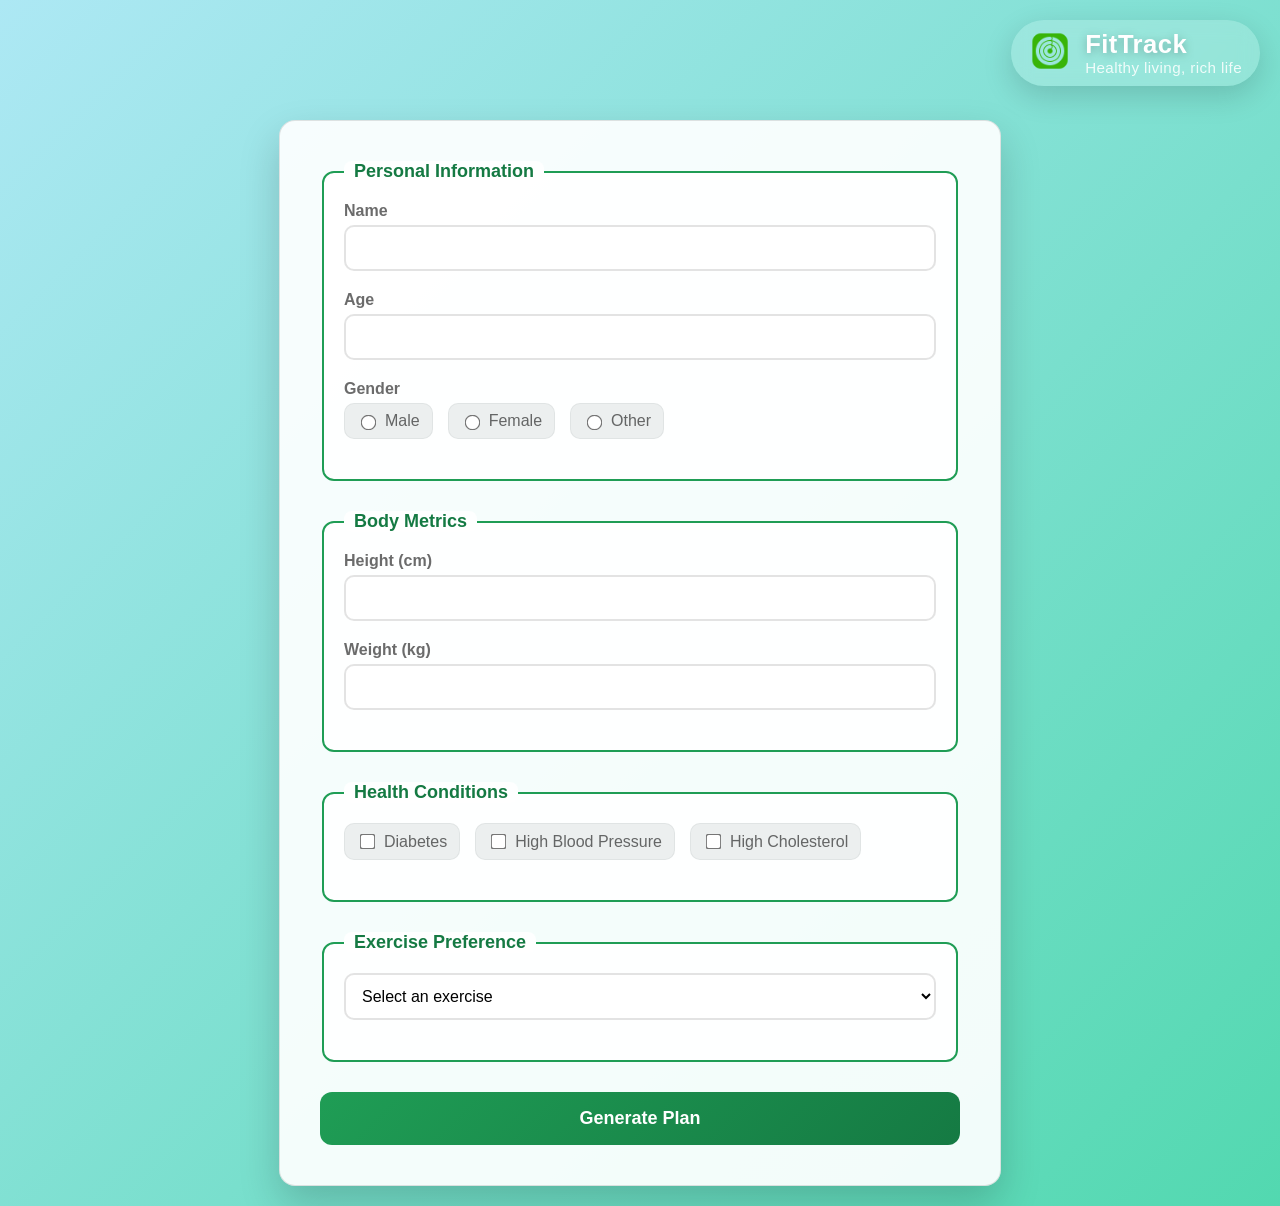
==== UI/Input Form.html @ cf64bdac "Add improved UI and animated background to Input Form" ====
<!DOCTYPE html>
<html lang="en">
<head>
    <meta charset="UTF-8">
    <meta name="viewport" content="width=device-width, initial-scale=1.0">
    <title>FitTrack - Input Form</title>
    <style>
        :root {
            --brand: #1f9d55;
            --brand-dark: #157a43;
            --brand-light: #34d399;
            --panel: rgba(255, 255, 255, 0.92);
            --text: #1c1c1c;
            --muted: rgba(28, 28, 28, 0.65);
            --border: rgba(31, 31, 31, 0.12);
        }

        body {
            font-family: 'Arial', sans-serif;
            background: linear-gradient(-45deg, #1a535c, #1f9d55, #34d399, #ade8f4);
            background-size: 400% 400%;
            animation: gradientMove 12s ease infinite;
            margin: 0;
            padding: 0;
            padding-top: 100px;
            display: flex;
            justify-content: center;
            align-items: center;
            min-height: 100vh;
            color: var(--text);
        }

        @keyframes gradientMove {
            0% {background-position: 0% 50%;}
            50% {background-position: 100% 50%;}
            100% {background-position: 0% 50%;}
        }

        .page-header {
            position: fixed;
            top: 20px;
            right: 20px;
            display: flex;
            align-items: center;
            gap: 14px;
            padding: 10px 18px;
            border-radius: 999px;
            background: rgba(255, 255, 255, 0.18);
            box-shadow: 0 10px 30px rgba(0, 0, 0, 0.15);
            backdrop-filter: blur(10px);
            z-index: 1000;
        }

        .page-header .logo img {
            width: 42px;
            height: 42px;
            object-fit: contain;
        }

        .page-header h1 {
            margin: 0;
            font-size: 1.6rem;
            color: #fff;
            letter-spacing: 0.5px;
            text-shadow: 0 2px 10px rgba(0, 0, 0, 0.25);
        }

        .page-header .tagline {
            margin: 0;
            font-size: 0.95rem;
            color: rgba(255, 255, 255, 0.85);
            letter-spacing: 0.4px;
        }

        .container {
            background: var(--panel);
            border-radius: 16px;
            box-shadow: 0 18px 40px rgba(0, 0, 0, 0.18);
            padding: 40px;
            max-width: 640px;
            width: 100%;
            margin: 20px;
            border: 1px solid var(--border);
        }

        h2 {
            color: var(--brand-dark);
            margin-bottom: 20px;
            font-size: 24px;
            border-bottom: 2px solid var(--brand);
            padding-bottom: 10px;
        }

        .form-group {
            margin-bottom: 20px;
        }

        label {
            display: block;
            margin-bottom: 5px;
            font-weight: bold;
            color: var(--muted);
        }

        input[type="text"],
        input[type="number"],
        select {
            width: 100%;
            padding: 12px;
            border: 2px solid var(--border);
            border-radius: 10px;
            font-size: 16px;
            transition: border-color 0.2s ease, box-shadow 0.2s ease;
            box-sizing: border-box;
            background: rgba(255, 255, 255, 0.9);
        }

        input[type="text"]:focus,
        input[type="number"]:focus,
        select:focus {
            outline: none;
            border-color: var(--brand);
            box-shadow: 0 0 0 4px rgba(31, 157, 85, 0.15);
        }

        .radio-group,
        .checkbox-group {
            display: flex;
            flex-wrap: wrap;
            gap: 15px;
        }

        .radio-group label,
        .checkbox-group label {
            display: flex;
            align-items: center;
            margin-bottom: 0;
            font-weight: normal;
            color: var(--muted);
            padding: 8px 12px;
            border-radius: 10px;
            background: rgba(34, 51, 59, 0.08);
            border: 1px solid rgba(34, 51, 59, 0.06);
            transition: background 0.2s ease;
        }

        .radio-group label:hover,
        .checkbox-group label:hover {
            background: rgba(34, 51, 59, 0.12);
        }

        input[type="radio"],
        input[type="checkbox"] {
            margin-right: 10px;
            transform: scale(1.2);
        }

        button {
            background: linear-gradient(135deg, var(--brand) 0%, var(--brand-dark) 100%);
            color: white;
            border: none;
            padding: 16px 32px;
            border-radius: 12px;
            font-size: 18px;
            font-weight: 600;
            cursor: pointer;
            transition: transform 0.2s ease, box-shadow 0.2s ease;
            width: 100%;
        }

        button:hover {
            transform: translateY(-2px);
            box-shadow: 0 12px 24px rgba(31, 157, 85, 0.35);
        }

        button:active {
            transform: translateY(0);
        }

        .success-message {
            display: none;
            background: rgba(41, 141, 75, 0.18);
            color: #1b4621;
            padding: 15px;
            border-radius: 10px;
            margin-top: 22px;
            border: 1px solid rgba(31, 157, 85, 0.25);
        }

        .error-message {
            color: #b42222;
            font-size: 14px;
            margin-top: 5px;
        }

        fieldset {
            border: 2px solid var(--brand);
            border-radius: 12px;
            padding: 20px;
            margin-bottom: 30px;
            background: rgba(255, 255, 255, 0.95);
        }

        legend {
            font-size: 18px;
            font-weight: bold;
            color: var(--brand-dark);
            padding: 0 10px;
            background: var(--panel);
            border-radius: 8px;
        }

        @media (max-width: 480px) {
            .container {
                padding: 24px;
            }
            h2 {
                font-size: 20px;
            }

            .page-header {
                flex-direction: column;
                text-align: center;
                gap: 8px;
                top: 14px;
                padding: 12px 18px;
                left: 50%;
                transform: translateX(-50%);
            }

            .page-header h1 {
                font-size: 1.4rem;
            }
        }
    </style>
</head>
<body>
    <header class="page-header">
        <div class="logo">
            <img src="../icons8-apple-fitness-50.png" alt="FitTrack logo" />
        </div>
        <div class="brand">
            <h1>FitTrack</h1>
            <p class="tagline">Healthy living, rich life</p>
        </div>
    </header>

    <div class="container">
        <form id="fittrackForm">
            <fieldset>
                <legend>Personal Information</legend>

                <div class="form-group">
                    <label for="name">Name</label>
                    <input type="text" id="name" name="name" required>
                    <div class="error-message" id="nameError"></div>
                </div>

                <div class="form-group">
                    <label for="age">Age</label>
                    <input type="number" id="age" name="age" required min="1" max="120">
                    <div class="error-message" id="ageError"></div>
                </div>

                <div class="form-group">
                    <label>Gender</label>
                    <div class="radio-group">
                        <label><input type="radio" name="gender" value="male" required> Male</label>
                        <label><input type="radio" name="gender" value="female"> Female</label>
                        <label><input type="radio" name="gender" value="other"> Other</label>
                    </div>
                    <div class="error-message" id="genderError"></div>
                </div>
            </fieldset>

            <fieldset>
                <legend>Body Metrics</legend>

                <div class="form-group">
                    <label for="height">Height (cm)</label>
                    <input type="number" id="height" name="height" min="50" max="250">
                </div>

                <div class="form-group">
                    <label for="weight">Weight (kg)</label>
                    <input type="number" id="weight" name="weight" min="20" max="300">
                </div>
            </fieldset>

            <fieldset>
                <legend>Health Conditions</legend>

                <div class="form-group">
                    <div class="checkbox-group">
                        <label><input type="checkbox" name="diabetes"> Diabetes</label>
                        <label><input type="checkbox" name="bp"> High Blood Pressure</label>
                        <label><input type="checkbox" name="cholesterol"> High Cholesterol</label>
                    </div>
                </div>
            </fieldset>

            <fieldset>
                <legend>Exercise Preference</legend>

                <div class="form-group">
                    <select id="exercise" name="exercise">
                        <option value="">Select an exercise</option>
                        <option value="yoga">Yoga</option>
                        <option value="gym">Gym</option>
                        <option value="calisthenics">Calisthenics</option>
                        <option value="running">Running</option>
                    </select>
                </div>
            </fieldset>

            <button type="submit">Generate Plan</button>
        </form>
        <div class="success-message" id="successMessage">
            Thank you! Your fitness plan is being generated based on your inputs.
        </div>
    </div>

    <script>
        document.getElementById('fittrackForm').addEventListener('submit', function(e) {
            e.preventDefault();
            
            // Clear previous errors
            document.querySelectorAll('.error-message').forEach(el => el.textContent = '');
            
            let isValid = true;
            
            // Validate name
            const name = document.getElementById('name').value.trim();
            if (name === '') {
                document.getElementById('nameError').textContent = 'Name is required.';
                isValid = false;
            }
            
            // Validate age
            const age = document.getElementById('age').value;
            if (age === '' || age < 1 || age > 120) {
                document.getElementById('ageError').textContent = 'Please enter a valid age (1-120).';
                isValid = false;
            }
            
            // Validate gender
            const gender = document.querySelector('input[name="gender"]:checked');
            if (!gender) {
                document.getElementById('genderError').textContent = 'Please select a gender.';
                isValid = false;
            }
            
            if (isValid) {
                // Show success message
                document.getElementById('successMessage').style.display = 'block';
                
                // Here you could send the data to a server or process it further
                console.log('Form submitted:', {
                    name: name,
                    age: age,
                    gender: gender.value,
                    height: document.getElementById('height').value,
                    weight: document.getElementById('weight').value,
                    diabetes: document.querySelector('input[name="diabetes"]').checked,
                    bp: document.querySelector('input[name="bp"]').checked,
                    cholesterol: document.querySelector('input[name="cholesterol"]').checked,
                    exercise: document.getElementById('exercise').value
                });
                
                // Reset form after 3 seconds
                setTimeout(() => {
                    this.reset();
                    document.getElementById('successMessage').style.display = 'none';
                }, 3000);
            }
        });
    </script>
</body>
</html>
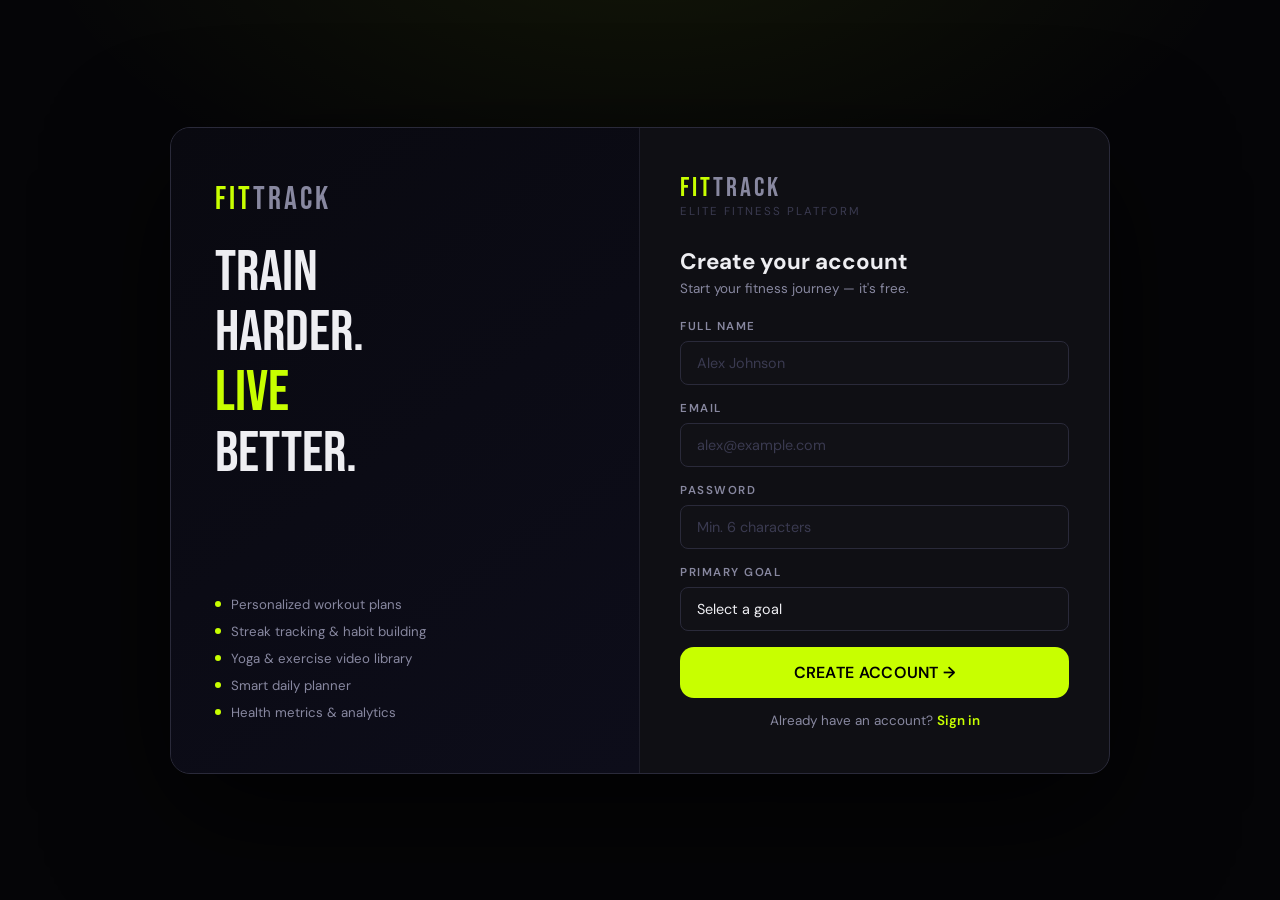
==== commit f1b99e74: "Better UI" ====
--- a/UI/Input Form.html
+++ b/UI/Input Form.html
@@ -1,379 +1,998 @@
 <!DOCTYPE html>
 <html lang="en">
 <head>
-    <meta charset="UTF-8">
-    <meta name="viewport" content="width=device-width, initial-scale=1.0">
-    <title>FitTrack - Input Form</title>
-    <style>
-        :root {
-            --brand: #1f9d55;
-            --brand-dark: #157a43;
-            --brand-light: #34d399;
-            --panel: rgba(255, 255, 255, 0.92);
-            --text: #1c1c1c;
-            --muted: rgba(28, 28, 28, 0.65);
-            --border: rgba(31, 31, 31, 0.12);
-        }
-
-        body {
-            font-family: 'Arial', sans-serif;
-            background: linear-gradient(-45deg, #1a535c, #1f9d55, #34d399, #ade8f4);
-            background-size: 400% 400%;
-            animation: gradientMove 12s ease infinite;
-            margin: 0;
-            padding: 0;
-            padding-top: 100px;
-            display: flex;
-            justify-content: center;
-            align-items: center;
-            min-height: 100vh;
-            color: var(--text);
-        }
-
-        @keyframes gradientMove {
-            0% {background-position: 0% 50%;}
-            50% {background-position: 100% 50%;}
-            100% {background-position: 0% 50%;}
-        }
-
-        .page-header {
-            position: fixed;
-            top: 20px;
-            right: 20px;
-            display: flex;
-            align-items: center;
-            gap: 14px;
-            padding: 10px 18px;
-            border-radius: 999px;
-            background: rgba(255, 255, 255, 0.18);
-            box-shadow: 0 10px 30px rgba(0, 0, 0, 0.15);
-            backdrop-filter: blur(10px);
-            z-index: 1000;
-        }
-
-        .page-header .logo img {
-            width: 42px;
-            height: 42px;
-            object-fit: contain;
-        }
-
-        .page-header h1 {
-            margin: 0;
-            font-size: 1.6rem;
-            color: #fff;
-            letter-spacing: 0.5px;
-            text-shadow: 0 2px 10px rgba(0, 0, 0, 0.25);
-        }
-
-        .page-header .tagline {
-            margin: 0;
-            font-size: 0.95rem;
-            color: rgba(255, 255, 255, 0.85);
-            letter-spacing: 0.4px;
-        }
-
-        .container {
-            background: var(--panel);
-            border-radius: 16px;
-            box-shadow: 0 18px 40px rgba(0, 0, 0, 0.18);
-            padding: 40px;
-            max-width: 640px;
-            width: 100%;
-            margin: 20px;
-            border: 1px solid var(--border);
-        }
-
-        h2 {
-            color: var(--brand-dark);
-            margin-bottom: 20px;
-            font-size: 24px;
-            border-bottom: 2px solid var(--brand);
-            padding-bottom: 10px;
-        }
-
-        .form-group {
-            margin-bottom: 20px;
-        }
-
-        label {
-            display: block;
-            margin-bottom: 5px;
-            font-weight: bold;
-            color: var(--muted);
-        }
-
-        input[type="text"],
-        input[type="number"],
-        select {
-            width: 100%;
-            padding: 12px;
-            border: 2px solid var(--border);
-            border-radius: 10px;
-            font-size: 16px;
-            transition: border-color 0.2s ease, box-shadow 0.2s ease;
-            box-sizing: border-box;
-            background: rgba(255, 255, 255, 0.9);
-        }
-
-        input[type="text"]:focus,
-        input[type="number"]:focus,
-        select:focus {
-            outline: none;
-            border-color: var(--brand);
-            box-shadow: 0 0 0 4px rgba(31, 157, 85, 0.15);
-        }
-
-        .radio-group,
-        .checkbox-group {
-            display: flex;
-            flex-wrap: wrap;
-            gap: 15px;
-        }
-
-        .radio-group label,
-        .checkbox-group label {
-            display: flex;
-            align-items: center;
-            margin-bottom: 0;
-            font-weight: normal;
-            color: var(--muted);
-            padding: 8px 12px;
-            border-radius: 10px;
-            background: rgba(34, 51, 59, 0.08);
-            border: 1px solid rgba(34, 51, 59, 0.06);
-            transition: background 0.2s ease;
-        }
-
-        .radio-group label:hover,
-        .checkbox-group label:hover {
-            background: rgba(34, 51, 59, 0.12);
-        }
-
-        input[type="radio"],
-        input[type="checkbox"] {
-            margin-right: 10px;
-            transform: scale(1.2);
-        }
-
-        button {
-            background: linear-gradient(135deg, var(--brand) 0%, var(--brand-dark) 100%);
-            color: white;
-            border: none;
-            padding: 16px 32px;
-            border-radius: 12px;
-            font-size: 18px;
-            font-weight: 600;
-            cursor: pointer;
-            transition: transform 0.2s ease, box-shadow 0.2s ease;
-            width: 100%;
-        }
-
-        button:hover {
-            transform: translateY(-2px);
-            box-shadow: 0 12px 24px rgba(31, 157, 85, 0.35);
-        }
-
-        button:active {
-            transform: translateY(0);
-        }
-
-        .success-message {
-            display: none;
-            background: rgba(41, 141, 75, 0.18);
-            color: #1b4621;
-            padding: 15px;
-            border-radius: 10px;
-            margin-top: 22px;
-            border: 1px solid rgba(31, 157, 85, 0.25);
-        }
-
-        .error-message {
-            color: #b42222;
-            font-size: 14px;
-            margin-top: 5px;
-        }
-
-        fieldset {
-            border: 2px solid var(--brand);
-            border-radius: 12px;
-            padding: 20px;
-            margin-bottom: 30px;
-            background: rgba(255, 255, 255, 0.95);
-        }
-
-        legend {
-            font-size: 18px;
-            font-weight: bold;
-            color: var(--brand-dark);
-            padding: 0 10px;
-            background: var(--panel);
-            border-radius: 8px;
-        }
-
-        @media (max-width: 480px) {
-            .container {
-                padding: 24px;
-            }
-            h2 {
-                font-size: 20px;
-            }
-
-            .page-header {
-                flex-direction: column;
-                text-align: center;
-                gap: 8px;
-                top: 14px;
-                padding: 12px 18px;
-                left: 50%;
-                transform: translateX(-50%);
-            }
-
-            .page-header h1 {
-                font-size: 1.4rem;
-            }
-        }
-    </style>
+<meta charset="UTF-8"/>
+<meta name="viewport" content="width=device-width, initial-scale=1.0"/>
+<title>FitTrack — Elite Fitness Platform</title>
+<link rel="preconnect" href="https://fonts.googleapis.com"/>
+<link href="https://fonts.googleapis.com/css2?family=Bebas+Neue&family=DM+Sans:wght@300;400;500;600;700&family=Space+Mono:wght@400;700&display=swap" rel="stylesheet"/>
+<style>
+:root{
+  --bg:#050507;--bg2:#0b0b0f;--bg3:#111116;
+  --card:#0f0f14;--card2:#161620;--card3:#1c1c28;
+  --border:#1e1e2a;--border2:#2a2a3a;
+  --accent:#c8ff00;--accent-dim:rgba(200,255,0,.12);
+  --teal:#00ffd0;--teal-dim:rgba(0,255,208,.1);
+  --orange:#ff6b35;--orange-dim:rgba(255,107,53,.1);
+  --red:#ff3b5c;
+  --text:#eeeef2;--text2:#8888a0;--text3:#3a3a50;
+  --r:14px;--rs:8px;--rl:20px;
+}
+*{margin:0;padding:0;box-sizing:border-box;}
+body{background:var(--bg);color:var(--text);font-family:'DM Sans',sans-serif;min-height:100vh;overflow-x:hidden;}
+::-webkit-scrollbar{width:3px;}::-webkit-scrollbar-track{background:var(--bg);}::-webkit-scrollbar-thumb{background:var(--accent);border-radius:2px;}
+::selection{background:var(--accent);color:#000;}
+
+/* ── PAGE SYSTEM ── */
+.page{display:none !important;}
+.page.active{display:block !important;}
+#page-signup.active{display:flex !important;}
+
+@keyframes fadeUp{from{opacity:0;transform:translateY(20px);}to{opacity:1;transform:translateY(0);}}
+.animate{animation:fadeUp .4s ease both;}
+
+/* ── GLOBAL ── */
+.logo-text{font-family:'Bebas Neue',sans-serif;letter-spacing:3px;color:var(--accent);}
+.logo-text span{color:var(--text2);}
+.btn{display:inline-flex;align-items:center;justify-content:center;gap:8px;padding:12px 24px;border-radius:var(--rs);font-family:'DM Sans',sans-serif;font-size:.9rem;font-weight:600;cursor:pointer;border:none;transition:all .2s;letter-spacing:.3px;}
+.btn-accent{background:var(--accent);color:#000;}
+.btn-accent:hover{transform:translateY(-2px);box-shadow:0 8px 30px rgba(200,255,0,.3);}
+.btn-ghost{background:transparent;color:var(--text);border:1px solid var(--border2);}
+.btn-ghost:hover{border-color:var(--accent);color:var(--accent);}
+.btn-full{width:100%;}
+.btn-lg{padding:15px 32px;font-size:1rem;border-radius:var(--r);}
+input,select,textarea{width:100%;background:var(--bg3);border:1px solid var(--border2);border-radius:var(--rs);padding:12px 16px;color:var(--text);font-family:'DM Sans',sans-serif;font-size:.9rem;outline:none;transition:border-color .2s,box-shadow .2s;-webkit-appearance:none;}
+input:focus,select:focus,textarea:focus{border-color:var(--accent);box-shadow:0 0 0 3px rgba(200,255,0,.08);}
+input::placeholder,textarea::placeholder{color:var(--text3);}
+select option{background:var(--bg3);color:var(--text);}
+label{display:block;font-size:.72rem;color:var(--text2);letter-spacing:1.5px;text-transform:uppercase;margin-bottom:7px;font-weight:600;}
+.form-group{margin-bottom:16px;}
+.row2{display:grid;grid-template-columns:1fr 1fr;gap:14px;}
+
+/* ══════════════════════════════
+   SIGN UP PAGE
+══════════════════════════════ */
+#page-signup{
+  align-items:center;justify-content:center;
+  min-height:100vh;padding:40px 20px;
+  background:radial-gradient(ellipse 80% 60% at 50% -10%,rgba(200,255,0,.07) 0%,transparent 60%);
+}
+.signup-wrap{display:grid;grid-template-columns:1fr 1fr;width:100%;max-width:940px;background:var(--card);border:1px solid var(--border2);border-radius:var(--rl);overflow:hidden;box-shadow:0 40px 120px rgba(0,0,0,.7);}
+.signup-left{padding:52px 44px;background:linear-gradient(145deg,#090910,#0d0d1a);border-right:1px solid var(--border);display:flex;flex-direction:column;gap:32px;}
+.signup-hero{font-family:'Bebas Neue',sans-serif;font-size:3.6rem;line-height:1.05;margin-top:24px;}
+.signup-hero em{color:var(--accent);font-style:normal;}
+.feat-list{display:flex;flex-direction:column;gap:10px;margin-top:auto;}
+.feat-item{display:flex;align-items:center;gap:10px;font-size:.83rem;color:var(--text2);}
+.feat-dot{width:6px;height:6px;border-radius:50%;background:var(--accent);flex-shrink:0;}
+.signup-right{padding:44px 40px;overflow-y:auto;}
+.signup-right .logo-text{font-size:1.8rem;}
+.page-sub{font-size:.72rem;color:var(--text3);letter-spacing:2px;text-transform:uppercase;margin-bottom:28px;}
+.form-title{font-size:1.4rem;font-weight:700;margin-bottom:4px;}
+.form-desc{font-size:.84rem;color:var(--text2);margin-bottom:22px;}
+.toggle-link{font-size:.84rem;color:var(--text2);text-align:center;margin-top:14px;}
+.toggle-link a{color:var(--accent);cursor:pointer;font-weight:600;}
+.toggle-link a:hover{text-decoration:underline;}
+
+/* ══════════════════════════════
+   ONBOARDING
+══════════════════════════════ */
+#page-onboard{background:var(--bg);}
+.ob-header{position:sticky;top:0;z-index:100;background:rgba(5,5,7,.95);backdrop-filter:blur(20px);border-bottom:1px solid var(--border);padding:14px 36px;display:flex;align-items:center;justify-content:space-between;}
+.ob-steps{display:flex;align-items:center;gap:6px;}
+.ob-step{display:flex;align-items:center;gap:7px;font-size:.72rem;letter-spacing:1px;text-transform:uppercase;color:var(--text3);font-weight:600;}
+.ob-step.active{color:var(--accent);}
+.ob-step.done{color:var(--text2);}
+.ob-step-num{width:24px;height:24px;border-radius:50%;border:1px solid currentColor;display:flex;align-items:center;justify-content:center;font-size:.7rem;font-family:'Space Mono',monospace;}
+.ob-step.active .ob-step-num{background:var(--accent);color:#000;border-color:var(--accent);}
+.ob-step.done .ob-step-num{background:var(--text3);color:var(--bg);}
+.ob-sep{width:20px;height:1px;background:var(--border2);}
+.ob-body{max-width:740px;margin:0 auto;padding:52px 24px 110px;}
+.ob-section{display:none;}
+.ob-section.active{display:block;animation:fadeUp .35s ease both;}
+.sec-num{font-family:'Space Mono',monospace;font-size:.7rem;color:var(--accent);letter-spacing:2px;margin-bottom:6px;}
+.sec-title{font-family:'Bebas Neue',sans-serif;font-size:2.4rem;line-height:1;margin-bottom:8px;}
+.sec-desc{font-size:.88rem;color:var(--text2);line-height:1.6;margin-bottom:32px;}
+.ob-footer{position:fixed;bottom:0;left:0;right:0;z-index:100;background:rgba(5,5,7,.97);backdrop-filter:blur(20px);border-top:1px solid var(--border);padding:14px 36px;display:flex;justify-content:space-between;align-items:center;}
+.prog-bar{height:2px;background:var(--border);border-radius:2px;overflow:hidden;width:160px;}
+.prog-fill{height:100%;background:var(--accent);border-radius:2px;transition:width .4s ease;}
+
+.pref-grid{display:grid;grid-template-columns:repeat(3,1fr);gap:12px;margin-bottom:20px;}
+.pref-card{background:var(--card2);border:1px solid var(--border);border-radius:var(--r);padding:18px 14px;cursor:pointer;text-align:center;transition:all .2s;user-select:none;}
+.pref-card:hover{border-color:var(--border2);background:var(--card3);}
+.pref-card.selected{border-color:var(--accent);background:var(--accent-dim);}
+.pref-icon{font-size:1.9rem;margin-bottom:8px;display:block;}
+.pref-name{font-size:.82rem;font-weight:600;margin-bottom:3px;}
+.pref-sub{font-size:.68rem;color:var(--text2);}
+
+.chip-grid{display:grid;grid-template-columns:repeat(4,1fr);gap:10px;margin-bottom:20px;}
+.chip{background:var(--card2);border:1px solid var(--border);border-radius:var(--rs);padding:13px 10px;cursor:pointer;text-align:center;transition:all .2s;user-select:none;}
+.chip:hover{border-color:var(--border2);}
+.chip.selected{border-color:var(--accent);background:var(--accent-dim);}
+.chip-val{font-family:'Space Mono',monospace;font-size:.9rem;font-weight:700;margin-bottom:3px;}
+.chip-label{font-size:.68rem;color:var(--text2);}
+
+.med-toggle{display:flex;gap:10px;margin-bottom:14px;}
+.med-btn{flex:1;padding:11px;border-radius:var(--rs);border:1px solid var(--border2);background:var(--card2);cursor:pointer;text-align:center;font-size:.84rem;font-weight:600;color:var(--text2);transition:all .2s;}
+.med-btn.on{border-color:var(--accent);color:var(--accent);background:var(--accent-dim);}
+
+/* ══════════════════════════════
+   DASHBOARD
+══════════════════════════════ */
+#page-dashboard{min-height:100vh;}
+.dash-wrap{display:flex;min-height:100vh;}
+
+.sidebar{width:230px;background:var(--card);border-right:1px solid var(--border);display:flex;flex-direction:column;position:fixed;top:0;left:0;bottom:0;z-index:200;overflow-y:auto;}
+.sb-logo{padding:24px 20px 18px;border-bottom:1px solid var(--border);}
+.sb-user{padding:14px 18px;display:flex;align-items:center;gap:11px;border-bottom:1px solid var(--border);margin-bottom:6px;}
+.avatar{width:34px;height:34px;border-radius:50%;background:linear-gradient(135deg,var(--accent),var(--teal));display:flex;align-items:center;justify-content:center;font-size:.8rem;font-weight:700;color:#000;flex-shrink:0;}
+.sb-name{font-size:.83rem;font-weight:600;line-height:1.2;}
+.sb-plan{font-size:.68rem;color:var(--accent);letter-spacing:1px;text-transform:uppercase;}
+.nav-sec{padding:10px 10px 4px;}
+.nav-lbl{font-size:.63rem;color:var(--text3);letter-spacing:2px;text-transform:uppercase;padding:0 8px;margin-bottom:5px;font-weight:700;}
+.nav-item{display:flex;align-items:center;gap:9px;padding:9px 10px;border-radius:var(--rs);cursor:pointer;font-size:.83rem;font-weight:500;color:var(--text2);transition:all .2s;margin-bottom:2px;border:1px solid transparent;}
+.nav-item:hover{background:var(--card2);color:var(--text);}
+.nav-item.active{background:var(--accent-dim);color:var(--accent);border-color:rgba(200,255,0,.15);}
+.nav-icon{font-size:1rem;width:18px;text-align:center;flex-shrink:0;}
+.nav-badge{margin-left:auto;background:var(--accent);color:#000;font-size:.63rem;font-weight:700;padding:1px 6px;border-radius:10px;font-family:'Space Mono',monospace;}
+.sb-bottom{padding:14px 10px;margin-top:auto;border-top:1px solid var(--border);}
+.streak-card{background:linear-gradient(135deg,var(--accent-dim),rgba(200,255,0,.03));border:1px solid rgba(200,255,0,.15);border-radius:var(--r);padding:12px 14px;}
+.streak-big{font-family:'Bebas Neue',sans-serif;font-size:2.2rem;color:var(--accent);line-height:1;}
+.streak-lbl{font-size:.68rem;color:var(--text2);letter-spacing:1px;text-transform:uppercase;}
+
+.dash-main{margin-left:230px;flex:1;min-height:100vh;}
+.topbar{position:sticky;top:0;z-index:100;background:rgba(5,5,7,.93);backdrop-filter:blur(20px);border-bottom:1px solid var(--border);padding:14px 28px;display:flex;align-items:center;justify-content:space-between;}
+.topbar-title{font-family:'Bebas Neue',sans-serif;font-size:1.4rem;letter-spacing:2px;}
+.topbar-right{display:flex;align-items:center;gap:12px;}
+.topbar-date{font-size:.74rem;color:var(--text2);font-family:'Space Mono',monospace;}
+.notif-btn{width:34px;height:34px;border-radius:50%;background:var(--card2);border:1px solid var(--border2);cursor:pointer;display:flex;align-items:center;justify-content:center;font-size:.95rem;transition:all .2s;}
+.notif-btn:hover{border-color:var(--accent);}
+
+.dash-tab{display:none;}
+.dash-tab.active{display:block;animation:fadeUp .3s ease both;}
+.tab-body{padding:24px 28px;}
+
+/* OVERVIEW */
+.welcome-banner{background:linear-gradient(135deg,#09100a,#0c1a0e);border:1px solid rgba(200,255,0,.18);border-radius:var(--rl);padding:28px 32px;margin-bottom:20px;display:flex;align-items:center;justify-content:space-between;position:relative;overflow:hidden;}
+.welcome-banner::before{content:'';position:absolute;right:-50px;top:-50px;width:220px;height:220px;border-radius:50%;background:radial-gradient(circle,rgba(200,255,0,.1),transparent 70%);pointer-events:none;}
+.wb-greeting{font-size:.75rem;color:var(--text2);letter-spacing:2px;text-transform:uppercase;margin-bottom:5px;}
+.wb-name{font-family:'Bebas Neue',sans-serif;font-size:2rem;line-height:1.1;}
+.wb-name em{color:var(--accent);font-style:normal;}
+.wb-sub{font-size:.82rem;color:var(--text2);margin-top:6px;}
+.wb-big{font-family:'Bebas Neue',sans-serif;font-size:3.2rem;color:var(--accent);line-height:1;}
+.wb-lbl{font-size:.68rem;color:var(--text2);letter-spacing:1px;text-transform:uppercase;}
+
+.stats-grid{display:grid;grid-template-columns:repeat(4,1fr);gap:14px;margin-bottom:20px;}
+.stat-card{background:var(--card);border:1px solid var(--border);border-radius:var(--r);padding:18px;transition:border-color .2s;}
+.stat-card:hover{border-color:var(--border2);}
+.stat-head{display:flex;align-items:center;justify-content:space-between;margin-bottom:12px;}
+.stat-icon{width:34px;height:34px;border-radius:var(--rs);display:flex;align-items:center;justify-content:center;font-size:.95rem;}
+.ic-g{background:rgba(200,255,0,.12);color:var(--accent);}
+.ic-t{background:var(--teal-dim);color:var(--teal);}
+.ic-o{background:var(--orange-dim);color:var(--orange);}
+.ic-r{background:rgba(255,59,92,.1);color:var(--red);}
+.stat-trend{font-size:.68rem;color:var(--accent);font-family:'Space Mono',monospace;font-weight:700;}
+.stat-val{font-family:'Bebas Neue',sans-serif;font-size:1.9rem;line-height:1;margin-bottom:3px;}
+.stat-lbl{font-size:.68rem;color:var(--text2);letter-spacing:1px;text-transform:uppercase;}
+
+.dash-row{display:grid;grid-template-columns:2fr 1fr;gap:14px;margin-bottom:20px;}
+.panel{background:var(--card);border:1px solid var(--border);border-radius:var(--r);padding:20px;}
+.panel-head{display:flex;align-items:center;justify-content:space-between;margin-bottom:18px;}
+.panel-title{font-size:.84rem;font-weight:700;letter-spacing:.5px;}
+.panel-sub{font-size:.7rem;color:var(--text2);}
+.panel-badge{font-size:.68rem;font-family:'Space Mono',monospace;background:var(--accent-dim);color:var(--accent);padding:3px 8px;border-radius:4px;font-weight:700;}
+
+.bar-chart{display:flex;align-items:flex-end;gap:7px;height:110px;margin-bottom:8px;}
+.bar-wrap{flex:1;display:flex;flex-direction:column;align-items:center;gap:5px;}
+.bar{width:100%;background:var(--card3);border-radius:4px 4px 0 0;position:relative;overflow:hidden;min-height:4px;}
+.bar::after{content:'';position:absolute;inset:0;background:linear-gradient(180deg,var(--accent),rgba(200,255,0,.35));transform:scaleY(0);transform-origin:bottom;transition:transform .7s cubic-bezier(.34,1.56,.64,1);}
+.bar.fill::after{transform:scaleY(1);}
+.bar-lbl{font-size:.62rem;color:var(--text3);font-family:'Space Mono',monospace;}
+
+.ring-wrap{display:flex;flex-direction:column;align-items:center;gap:14px;}
+.ring-svg{position:relative;width:120px;height:120px;}
+.ring-center{position:absolute;inset:0;display:flex;flex-direction:column;align-items:center;justify-content:center;text-align:center;}
+.ring-val{font-family:'Bebas Neue',sans-serif;font-size:1.7rem;color:var(--accent);}
+.ring-lbl{font-size:.6rem;color:var(--text2);letter-spacing:1px;text-transform:uppercase;}
+.legend-item{display:flex;align-items:center;justify-content:space-between;font-size:.75rem;padding:5px 0;border-bottom:1px solid var(--border);}
+.legend-item:last-child{border-bottom:none;}
+.legend-dot{width:7px;height:7px;border-radius:50%;margin-right:7px;flex-shrink:0;}
+.legend-name{display:flex;align-items:center;color:var(--text2);}
+.legend-pct{font-family:'Space Mono',monospace;font-size:.72rem;font-weight:700;}
+
+.metrics-row{display:grid;grid-template-columns:repeat(3,1fr);gap:12px;margin-bottom:20px;}
+.metric-card{background:var(--card);border:1px solid var(--border);border-radius:var(--r);padding:16px;}
+.metric-icon{font-size:1.3rem;margin-bottom:8px;}
+.metric-val{font-family:'Bebas Neue',sans-serif;font-size:1.7rem;margin-bottom:2px;}
+.metric-lbl{font-size:.68rem;color:var(--text2);letter-spacing:1px;text-transform:uppercase;}
+.metric-note{font-size:.68rem;margin-top:5px;padding:2px 7px;border-radius:4px;width:fit-content;}
+.mn-g{background:rgba(200,255,0,.1);color:var(--accent);}
+.mn-w{background:rgba(255,107,53,.1);color:var(--orange);}
+
+.streak-grid{display:grid;grid-template-columns:repeat(7,1fr);gap:4px;}
+.s-day{aspect-ratio:1;border-radius:3px;background:var(--card2);border:1px solid var(--border);}
+.s-day.done{background:var(--accent);border-color:var(--accent);}
+.s-day.today{border-color:var(--teal);box-shadow:0 0 8px rgba(0,255,208,.3);}
+.s-day.partial{background:rgba(200,255,0,.28);}
+.cal-month{font-size:.62rem;color:var(--text3);letter-spacing:1px;text-transform:uppercase;margin-bottom:6px;font-family:'Space Mono',monospace;}
+
+/* PLANNER */
+.planner-layout{display:grid;grid-template-columns:300px 1fr;gap:18px;}
+.form-panel{background:var(--card);border:1px solid var(--border);border-radius:var(--r);padding:20px;position:sticky;top:74px;height:fit-content;}
+.task-panel{background:var(--card);border:1px solid var(--border);border-radius:var(--r);padding:20px;}
+.day-tabs{display:flex;gap:6px;margin-bottom:18px;overflow-x:auto;padding-bottom:2px;}
+.day-tab{padding:7px 13px;border-radius:var(--rs);border:1px solid var(--border);background:var(--card2);cursor:pointer;font-size:.75rem;font-weight:600;color:var(--text2);transition:all .2s;white-space:nowrap;}
+.day-tab:hover{border-color:var(--border2);}
+.day-tab.active{background:var(--accent-dim);border-color:rgba(200,255,0,.2);color:var(--accent);}
+.task-item{display:flex;align-items:center;gap:10px;padding:12px;background:var(--card2);border:1px solid var(--border);border-radius:var(--rs);margin-bottom:9px;animation:fadeUp .3s ease both;transition:border-color .2s;}
+.task-item:hover{border-color:var(--border2);}
+.task-item.done-item{opacity:.5;}
+.task-item.done-item .task-text{text-decoration:line-through;}
+.task-check{width:19px;height:19px;border-radius:4px;border:1px solid var(--border2);cursor:pointer;display:flex;align-items:center;justify-content:center;transition:all .15s;flex-shrink:0;font-size:.7rem;}
+.task-check.checked{background:var(--accent);border-color:var(--accent);color:#000;}
+.task-info{flex:1;min-width:0;}
+.task-text{font-size:.83rem;font-weight:500;margin-bottom:2px;white-space:nowrap;overflow:hidden;text-overflow:ellipsis;}
+.task-meta{font-size:.68rem;color:var(--text2);display:flex;gap:7px;}
+.task-cat-badge{padding:2px 7px;border-radius:4px;font-size:.62rem;font-weight:700;letter-spacing:.5px;text-transform:uppercase;}
+.c-workout{background:var(--accent-dim);color:var(--accent);}
+.c-meal{background:rgba(255,107,53,.15);color:var(--orange);}
+.c-rest{background:var(--teal-dim);color:var(--teal);}
+.c-other{background:rgba(136,136,160,.1);color:var(--text2);}
+.task-del{cursor:pointer;color:var(--text3);font-size:.85rem;transition:color .2s;padding:3px;flex-shrink:0;}
+.task-del:hover{color:var(--red);}
+.empty-state{display:flex;flex-direction:column;align-items:center;justify-content:center;padding:44px;color:var(--text3);text-align:center;}
+.empty-icon{font-size:2.3rem;margin-bottom:10px;}
+.empty-txt{font-size:.82rem;line-height:1.6;}
+.sum-grid{display:grid;grid-template-columns:1fr 1fr;gap:8px;margin-top:16px;padding-top:14px;border-top:1px solid var(--border);}
+.sum-box{text-align:center;background:var(--card3);border-radius:var(--rs);padding:10px;}
+.sum-num{font-family:'Bebas Neue',sans-serif;font-size:1.5rem;}
+.sum-lbl{font-size:.62rem;color:var(--text2);}
+
+/* VIDEOS */
+.filter-bar{display:flex;gap:7px;margin-bottom:20px;flex-wrap:wrap;}
+.filter-btn{padding:7px 15px;border-radius:20px;border:1px solid var(--border);background:var(--card2);cursor:pointer;font-size:.75rem;font-weight:600;color:var(--text2);transition:all .2s;}
+.filter-btn:hover{border-color:var(--border2);}
+.filter-btn.active{background:var(--accent);color:#000;border-color:var(--accent);}
+.video-grid{display:grid;grid-template-columns:repeat(3,1fr);gap:16px;}
+.video-card{background:var(--card);border:1px solid var(--border);border-radius:var(--r);overflow:hidden;transition:all .25s;cursor:pointer;}
+.video-card:hover{transform:translateY(-4px);border-color:var(--border2);box-shadow:0 20px 40px rgba(0,0,0,.4);}
+.vid-thumb{position:relative;aspect-ratio:16/9;overflow:hidden;background:var(--card3);}
+.vid-thumb img{width:100%;height:100%;object-fit:cover;display:block;}
+.vid-overlay{position:absolute;inset:0;background:rgba(0,0,0,.35);display:flex;align-items:center;justify-content:center;opacity:0;transition:opacity .2s;}
+.video-card:hover .vid-overlay{opacity:1;}
+.play-btn{width:46px;height:46px;border-radius:50%;background:var(--accent);color:#000;display:flex;align-items:center;justify-content:center;font-size:1.1rem;}
+.vid-info{padding:12px 14px;}
+.vid-tag{display:inline-block;font-size:.62rem;font-weight:700;letter-spacing:1px;text-transform:uppercase;padding:2px 7px;border-radius:4px;margin-bottom:7px;}
+.t-yoga{background:var(--teal-dim);color:var(--teal);}
+.t-exercise{background:var(--accent-dim);color:var(--accent);}
+.t-meditation{background:var(--orange-dim);color:var(--orange);}
+.t-strength{background:rgba(255,59,92,.1);color:var(--red);}
+.vid-title{font-size:.82rem;font-weight:600;line-height:1.4;margin-bottom:5px;}
+.vid-meta{font-size:.7rem;color:var(--text2);}
+
+/* MODAL */
+.modal-bg{display:none;position:fixed;inset:0;z-index:9000;background:rgba(0,0,0,.88);backdrop-filter:blur(12px);align-items:center;justify-content:center;padding:20px;}
+.modal-bg.open{display:flex;}
+.modal-box{background:var(--card);border:1px solid var(--border2);border-radius:var(--rl);width:100%;max-width:840px;overflow:hidden;animation:fadeUp .3s ease both;}
+.modal-vid{aspect-ratio:16/9;background:#000;}
+.modal-vid iframe{width:100%;height:100%;border:none;}
+.modal-foot{padding:18px 22px;display:flex;align-items:flex-start;justify-content:space-between;gap:14px;}
+.modal-title{font-size:.95rem;font-weight:700;margin-bottom:3px;}
+.modal-sub{font-size:.78rem;color:var(--text2);}
+.modal-close{width:30px;height:30px;border-radius:50%;background:var(--card2);border:1px solid var(--border2);cursor:pointer;display:flex;align-items:center;justify-content:center;flex-shrink:0;transition:all .2s;font-size:.85rem;}
+.modal-close:hover{background:var(--red);border-color:var(--red);}
+
+/* PROFILE */
+.profile-hero{background:linear-gradient(135deg,#09100a,#0c1508);border:1px solid rgba(200,255,0,.15);border-radius:var(--rl);padding:28px;display:flex;align-items:center;gap:22px;margin-bottom:20px;}
+.p-avatar{width:72px;height:72px;border-radius:50%;background:linear-gradient(135deg,var(--accent),var(--teal));display:flex;align-items:center;justify-content:center;font-size:1.8rem;font-weight:700;color:#000;font-family:'Bebas Neue',sans-serif;box-shadow:0 0 28px rgba(200,255,0,.2);flex-shrink:0;}
+.p-name{font-family:'Bebas Neue',sans-serif;font-size:1.9rem;margin-bottom:3px;}
+.p-email{font-size:.82rem;color:var(--text2);}
+.p-tags{display:flex;gap:7px;margin-top:10px;}
+.p-tag{padding:3px 11px;border-radius:20px;font-size:.7rem;font-weight:700;letter-spacing:.5px;text-transform:uppercase;background:var(--accent-dim);color:var(--accent);border:1px solid rgba(200,255,0,.15);}
+.p-tag.teal{background:var(--teal-dim);color:var(--teal);border-color:rgba(0,255,208,.15);}
+.profile-grid{display:grid;grid-template-columns:1fr 1fr;gap:14px;}
+.p-section{background:var(--card);border:1px solid var(--border);border-radius:var(--r);padding:20px;}
+.p-sec-title{font-size:.72rem;font-weight:700;letter-spacing:2px;text-transform:uppercase;color:var(--text2);margin-bottom:13px;display:flex;align-items:center;gap:8px;}
+.p-sec-title::after{content:'';flex:1;height:1px;background:var(--border);}
+.data-row{display:flex;align-items:center;justify-content:space-between;padding:9px 0;border-bottom:1px solid var(--border);font-size:.82rem;}
+.data-row:last-child{border-bottom:none;}
+.data-key{color:var(--text2);}
+.data-val{font-weight:600;font-family:'Space Mono',monospace;font-size:.78rem;}
+.data-val.ac{color:var(--accent);}
+
+/* TOAST */
+.toast-wrap{position:fixed;top:18px;right:18px;z-index:99999;display:flex;flex-direction:column;gap:7px;pointer-events:none;}
+.toast{background:var(--card2);border:1px solid var(--border2);border-radius:var(--rs);padding:11px 14px;font-size:.8rem;font-weight:500;display:flex;align-items:center;gap:9px;animation:fadeUp .3s ease both;pointer-events:all;max-width:280px;box-shadow:0 8px 28px rgba(0,0,0,.5);}
+.toast.ok{border-left:3px solid var(--accent);}
+.toast.info{border-left:3px solid var(--teal);}
+
+@media(max-width:880px){
+  .signup-wrap{grid-template-columns:1fr;}.signup-left{display:none;}
+  .stats-grid{grid-template-columns:1fr 1fr;}.dash-row{grid-template-columns:1fr;}
+  .video-grid{grid-template-columns:1fr 1fr;}.pref-grid{grid-template-columns:1fr 1fr;}
+  .planner-layout{grid-template-columns:1fr;}.sidebar{display:none;}.dash-main{margin-left:0;}
+  .profile-grid{grid-template-columns:1fr;}.metrics-row{grid-template-columns:1fr 1fr;}
+}
+@media(max-width:560px){
+  .video-grid{grid-template-columns:1fr;}.chip-grid{grid-template-columns:1fr 1fr;}
+  .tab-body{padding:14px;}.topbar{padding:12px 14px;}
+}
+</style>
 </head>
 <body>
-    <header class="page-header">
-        <div class="logo">
-            <img src="../icons8-apple-fitness-50.png" alt="FitTrack logo" />
-        </div>
-        <div class="brand">
-            <h1>FitTrack</h1>
-            <p class="tagline">Healthy living, rich life</p>
-        </div>
-    </header>
-
-    <div class="container">
-        <form id="fittrackForm">
-            <fieldset>
-                <legend>Personal Information</legend>
-
-                <div class="form-group">
-                    <label for="name">Name</label>
-                    <input type="text" id="name" name="name" required>
-                    <div class="error-message" id="nameError"></div>
+
+<div class="toast-wrap" id="toastWrap"></div>
+
+<div class="modal-bg" id="videoModal">
+  <div class="modal-box">
+    <div class="modal-vid"><iframe id="modalFrame" src="" allow="autoplay;encrypted-media" allowfullscreen></iframe></div>
+    <div class="modal-foot">
+      <div><div class="modal-title" id="modalTitle"></div><div class="modal-sub" id="modalSub"></div></div>
+      <div class="modal-close" onclick="closeModal()">✕</div>
+    </div>
+  </div>
+</div>
+
+<!-- PAGE: SIGNUP -->
+<div class="page active" id="page-signup">
+  <div class="signup-wrap animate">
+    <div class="signup-left">
+      <div>
+        <div class="logo-text" style="font-size:2rem;">FIT<span>TRACK</span></div>
+        <div class="signup-hero">TRAIN<br>HARDER.<br><em>LIVE</em><br>BETTER.</div>
+      </div>
+      <div class="feat-list">
+        <div class="feat-item"><div class="feat-dot"></div>Personalized workout plans</div>
+        <div class="feat-item"><div class="feat-dot"></div>Streak tracking &amp; habit building</div>
+        <div class="feat-item"><div class="feat-dot"></div>Yoga &amp; exercise video library</div>
+        <div class="feat-item"><div class="feat-dot"></div>Smart daily planner</div>
+        <div class="feat-item"><div class="feat-dot"></div>Health metrics &amp; analytics</div>
+      </div>
+    </div>
+    <div class="signup-right">
+      <div class="logo-text" style="font-size:1.7rem;">FIT<span>TRACK</span></div>
+      <div class="page-sub">Elite Fitness Platform</div>
+      <div id="suForm">
+        <div class="form-title">Create your account</div>
+        <div class="form-desc">Start your fitness journey — it's free.</div>
+        <div class="form-group"><label>Full Name</label><input type="text" id="suName" placeholder="Alex Johnson"/></div>
+        <div class="form-group"><label>Email</label><input type="email" id="suEmail" placeholder="alex@example.com"/></div>
+        <div class="form-group"><label>Password</label><input type="password" id="suPass" placeholder="Min. 6 characters"/></div>
+        <div class="form-group"><label>Primary Goal</label>
+          <select id="suGoal">
+            <option value="">Select a goal</option>
+            <option>Lose Weight</option><option>Build Muscle</option>
+            <option>Improve Flexibility</option><option>Boost Endurance</option>
+            <option>Reduce Stress</option><option>General Fitness</option>
+          </select>
+        </div>
+        <button class="btn btn-accent btn-full btn-lg" onclick="doSignup()">CREATE ACCOUNT →</button>
+        <div class="toggle-link">Already have an account? <a onclick="showLogin()">Sign in</a></div>
+      </div>
+      <div id="liForm" style="display:none;">
+        <div class="form-title">Welcome back</div>
+        <div class="form-desc">Sign in to continue your journey.</div>
+        <div class="form-group"><label>Email</label><input type="email" id="liEmail" placeholder="alex@example.com"/></div>
+        <div class="form-group"><label>Password</label><input type="password" id="liPass" placeholder="Your password"/></div>
+        <button class="btn btn-accent btn-full btn-lg" onclick="doLogin()">SIGN IN →</button>
+        <div class="toggle-link">New here? <a onclick="showSignup()">Create an account</a></div>
+      </div>
+    </div>
+  </div>
+</div>
+
+<!-- PAGE: ONBOARD -->
+<div class="page" id="page-onboard">
+  <div class="ob-header">
+    <div class="logo-text" style="font-size:1.35rem;">FIT<span>TRACK</span></div>
+    <div class="ob-steps">
+      <div class="ob-step active" id="obStep1"><div class="ob-step-num">1</div><span>Body</span></div>
+      <div class="ob-sep"></div>
+      <div class="ob-step" id="obStep2"><div class="ob-step-num">2</div><span>Health</span></div>
+      <div class="ob-sep"></div>
+      <div class="ob-step" id="obStep3"><div class="ob-step-num">3</div><span>Preferences</span></div>
+      <div class="ob-sep"></div>
+      <div class="ob-step" id="obStep4"><div class="ob-step-num">4</div><span>Schedule</span></div>
+    </div>
+    <button class="btn btn-ghost" style="font-size:.76rem;padding:7px 14px;" onclick="skipOnboard()">Skip →</button>
+  </div>
+  <div class="ob-body">
+    <div class="ob-section active" id="obSec1">
+      <div class="sec-num">01 / 04</div>
+      <div class="sec-title">YOUR BODY STATS</div>
+      <div class="sec-desc">Help us personalise your experience.</div>
+      <div class="row2">
+        <div class="form-group"><label>Age</label><input type="number" id="obAge" placeholder="25" min="10" max="100"/></div>
+        <div class="form-group"><label>Gender</label>
+          <select id="obGender"><option value="">Select</option><option>Male</option><option>Female</option><option>Non-binary</option><option>Prefer not to say</option></select>
+        </div>
+      </div>
+      <div class="row2">
+        <div class="form-group"><label>Height (cm)</label><input type="number" id="obHeight" placeholder="175"/></div>
+        <div class="form-group"><label>Weight (kg)</label><input type="number" id="obWeight" placeholder="70"/></div>
+      </div>
+      <div class="row2">
+        <div class="form-group"><label>Target Weight (kg)</label><input type="number" id="obTarget" placeholder="65"/></div>
+        <div class="form-group"><label>Activity Level</label>
+          <select id="obActivity"><option value="">Select</option><option>Sedentary</option><option>Lightly Active</option><option>Moderately Active</option><option>Very Active</option><option>Athlete</option></select>
+        </div>
+      </div>
+    </div>
+    <div class="ob-section" id="obSec2">
+      <div class="sec-num">02 / 04</div>
+      <div class="sec-title">HEALTH INFORMATION</div>
+      <div class="sec-desc">Keep your workouts safe with a few health details.</div>
+      <div class="form-group">
+        <label>Do you take any medications?</label>
+        <div class="med-toggle">
+          <div class="med-btn on" id="medNo" onclick="toggleMed('no')">✕ No medications</div>
+          <div class="med-btn" id="medYes" onclick="toggleMed('yes')">✓ Yes, I do</div>
+        </div>
+      </div>
+      <div class="form-group" id="medDetail" style="display:none;">
+        <label>List your medications</label>
+        <textarea id="obMeds" rows="3" placeholder="e.g. Metformin 500mg..."></textarea>
+      </div>
+      <div class="form-group"><label>Health conditions / injuries (optional)</label>
+        <textarea id="obConditions" rows="3" placeholder="e.g. Lower back pain... Leave blank if none"></textarea>
+      </div>
+      <div class="row2">
+        <div class="form-group"><label>Dietary preference</label>
+          <select id="obDiet"><option>No restriction</option><option>Vegetarian</option><option>Vegan</option><option>Keto</option><option>Paleo</option><option>Gluten-Free</option></select>
+        </div>
+        <div class="form-group"><label>Water goal (glasses/day)</label>
+          <input type="number" id="obWater" placeholder="8" min="1" max="20"/>
+        </div>
+      </div>
+    </div>
+    <div class="ob-section" id="obSec3">
+      <div class="sec-num">03 / 04</div>
+      <div class="sec-title">EXERCISE PREFERENCES</div>
+      <div class="sec-desc">Select everything that interests you.</div>
+      <div class="pref-grid">
+        <div class="pref-card" data-pref="yoga" onclick="togglePref(this)"><span class="pref-icon">🧘</span><div class="pref-name">Yoga</div><div class="pref-sub">Flexibility &amp; mindfulness</div></div>
+        <div class="pref-card" data-pref="strength" onclick="togglePref(this)"><span class="pref-icon">🏋️</span><div class="pref-name">Strength</div><div class="pref-sub">Build muscle &amp; power</div></div>
+        <div class="pref-card" data-pref="cardio" onclick="togglePref(this)"><span class="pref-icon">🏃</span><div class="pref-name">Cardio</div><div class="pref-sub">Burn fat &amp; stamina</div></div>
+        <div class="pref-card" data-pref="meditation" onclick="togglePref(this)"><span class="pref-icon">🌿</span><div class="pref-name">Meditation</div><div class="pref-sub">Mental clarity</div></div>
+        <div class="pref-card" data-pref="hiit" onclick="togglePref(this)"><span class="pref-icon">⚡</span><div class="pref-name">HIIT</div><div class="pref-sub">High-intensity intervals</div></div>
+        <div class="pref-card" data-pref="pilates" onclick="togglePref(this)"><span class="pref-icon">🤸</span><div class="pref-name">Pilates</div><div class="pref-sub">Core &amp; posture</div></div>
+        <div class="pref-card" data-pref="cycling" onclick="togglePref(this)"><span class="pref-icon">🚴</span><div class="pref-name">Cycling</div><div class="pref-sub">Endurance &amp; legs</div></div>
+        <div class="pref-card" data-pref="dance" onclick="togglePref(this)"><span class="pref-icon">💃</span><div class="pref-name">Dance Fitness</div><div class="pref-sub">Fun cardio</div></div>
+        <div class="pref-card" data-pref="stretching" onclick="togglePref(this)"><span class="pref-icon">🌙</span><div class="pref-name">Stretching</div><div class="pref-sub">Recovery &amp; mobility</div></div>
+      </div>
+    </div>
+    <div class="ob-section" id="obSec4">
+      <div class="sec-num">04 / 04</div>
+      <div class="sec-title">YOUR SCHEDULE</div>
+      <div class="sec-desc">When and how often do you want to train?</div>
+      <div class="form-group">
+        <label>Preferred workout time</label>
+        <div class="chip-grid">
+          <div class="chip" data-time="early" onclick="pickChip(this,'time')"><div class="chip-val">5–7 AM</div><div class="chip-label">Early Bird</div></div>
+          <div class="chip" data-time="morning" onclick="pickChip(this,'time')"><div class="chip-val">8–10 AM</div><div class="chip-label">Morning</div></div>
+          <div class="chip" data-time="afternoon" onclick="pickChip(this,'time')"><div class="chip-val">12–2 PM</div><div class="chip-label">Afternoon</div></div>
+          <div class="chip" data-time="evening" onclick="pickChip(this,'time')"><div class="chip-val">6–9 PM</div><div class="chip-label">Evening</div></div>
+        </div>
+      </div>
+      <div class="form-group">
+        <label>Days per week</label>
+        <div class="chip-grid" style="grid-template-columns:repeat(7,1fr);">
+          <div class="chip" data-days="1" onclick="pickChip(this,'days')"><div class="chip-val">1</div><div class="chip-label">day</div></div>
+          <div class="chip" data-days="2" onclick="pickChip(this,'days')"><div class="chip-val">2</div><div class="chip-label">days</div></div>
+          <div class="chip" data-days="3" onclick="pickChip(this,'days')"><div class="chip-val">3</div><div class="chip-label">days</div></div>
+          <div class="chip" data-days="4" onclick="pickChip(this,'days')"><div class="chip-val">4</div><div class="chip-label">days</div></div>
+          <div class="chip" data-days="5" onclick="pickChip(this,'days')"><div class="chip-val">5</div><div class="chip-label">days</div></div>
+          <div class="chip" data-days="6" onclick="pickChip(this,'days')"><div class="chip-val">6</div><div class="chip-label">days</div></div>
+          <div class="chip" data-days="7" onclick="pickChip(this,'days')"><div class="chip-val">7</div><div class="chip-label">days</div></div>
+        </div>
+      </div>
+      <div class="row2">
+        <div class="form-group"><label>Session duration</label>
+          <select id="obDuration"><option>15–20 min</option><option>30 min</option><option selected>45 min</option><option>60 min</option><option>90+ min</option></select>
+        </div>
+        <div class="form-group"><label>Fitness level</label>
+          <select id="obLevel"><option>Beginner</option><option selected>Intermediate</option><option>Advanced</option></select>
+        </div>
+      </div>
+    </div>
+  </div>
+  <div class="ob-footer">
+    <button class="btn btn-ghost" id="btnPrev" onclick="prevSec()" style="display:none;">← Back</button>
+    <div style="display:flex;align-items:center;gap:12px;">
+      <div class="prog-bar"><div class="prog-fill" id="progFill" style="width:25%;"></div></div>
+      <span style="font-size:.72rem;color:var(--text2);font-family:'Space Mono',monospace;" id="progLbl">1 / 4</span>
+    </div>
+    <button class="btn btn-accent" id="btnNext" onclick="nextSec()">Continue →</button>
+  </div>
+</div>
+
+<!-- PAGE: DASHBOARD -->
+<div class="page" id="page-dashboard">
+  <div class="dash-wrap">
+    <div class="sidebar">
+      <div class="sb-logo"><div class="logo-text" style="font-size:1.4rem;">FIT<span>TRACK</span></div></div>
+      <div class="sb-user">
+        <div class="avatar" id="sbAvatar">A</div>
+        <div><div class="sb-name" id="sbName">Alex</div><div class="sb-plan">⚡ Elite Member</div></div>
+      </div>
+      <div class="nav-sec">
+        <div class="nav-lbl">Main</div>
+        <div class="nav-item active" onclick="switchTab('overview',this)"><span class="nav-icon">📊</span>Overview</div>
+        <div class="nav-item" onclick="switchTab('planner',this)"><span class="nav-icon">📅</span>Daily Planner<span class="nav-badge" id="taskBadge">0</span></div>
+        <div class="nav-item" onclick="switchTab('videos',this)"><span class="nav-icon">▶️</span>Video Library</div>
+        <div class="nav-item" onclick="switchTab('profile',this)"><span class="nav-icon">👤</span>Profile</div>
+      </div>
+      <div class="nav-sec">
+        <div class="nav-lbl">Quick Stats</div>
+        <div class="nav-item" style="cursor:default;flex-direction:column;align-items:flex-start;gap:1px;">
+          <div style="font-size:.7rem;color:var(--text2);">Calories today</div>
+          <div style="font-size:.9rem;font-weight:700;color:var(--accent);font-family:'Space Mono',monospace;">1,840 kcal</div>
+        </div>
+        <div class="nav-item" style="cursor:default;flex-direction:column;align-items:flex-start;gap:1px;">
+          <div style="font-size:.7rem;color:var(--text2);">Steps today</div>
+          <div style="font-size:.9rem;font-weight:700;color:var(--teal);font-family:'Space Mono',monospace;">6,240</div>
+        </div>
+      </div>
+      <div class="sb-bottom">
+        <div class="streak-card">
+          <div class="streak-big" id="sbStreak">12</div>
+          <div class="streak-lbl">Day Streak</div>
+          <div style="font-size:1rem;margin-top:3px;">🔥🔥🔥</div>
+        </div>
+        <div style="margin-top:10px;">
+          <div class="nav-item" onclick="doLogout()" style="color:var(--text3);"><span class="nav-icon">↩</span>Sign Out</div>
+        </div>
+      </div>
+    </div>
+
+    <div class="dash-main">
+      <div class="topbar">
+        <div class="topbar-title" id="topTitle">OVERVIEW</div>
+        <div class="topbar-right">
+          <div class="topbar-date" id="topDate"></div>
+          <div class="notif-btn">🔔</div>
+          <div class="avatar" id="topAvatar" style="width:30px;height:30px;font-size:.74rem;cursor:pointer;" onclick="switchTab('profile',null)">A</div>
+        </div>
+      </div>
+
+      <!-- OVERVIEW -->
+      <div class="dash-tab active" id="tab-overview">
+        <div class="tab-body">
+          <div class="welcome-banner">
+            <div>
+              <div class="wb-greeting" id="wbGreeting">Good morning 👋</div>
+              <div class="wb-name"><em id="wbName">Alex</em>, let's crush it!</div>
+              <div class="wb-sub">You've completed 3 workouts this week. Keep going!</div>
+            </div>
+            <div><div class="wb-big" id="wbStreak">12</div><div class="wb-lbl">Day Streak 🔥</div></div>
+          </div>
+          <div class="stats-grid">
+            <div class="stat-card"><div class="stat-head"><div class="stat-icon ic-g">🔥</div><div class="stat-trend">+12%</div></div><div class="stat-val">842</div><div class="stat-lbl">Calories Burned</div></div>
+            <div class="stat-card"><div class="stat-head"><div class="stat-icon ic-t">⏱️</div><div class="stat-trend">+5 min</div></div><div class="stat-val">47</div><div class="stat-lbl">Minutes Active</div></div>
+            <div class="stat-card"><div class="stat-head"><div class="stat-icon ic-o">💧</div><div class="stat-trend">6/8</div></div><div class="stat-val">1.8L</div><div class="stat-lbl">Water Intake</div></div>
+            <div class="stat-card"><div class="stat-head"><div class="stat-icon ic-r">❤️</div><div class="stat-trend">Normal</div></div><div class="stat-val">72</div><div class="stat-lbl">Resting BPM</div></div>
+          </div>
+          <div class="dash-row">
+            <div class="panel">
+              <div class="panel-head"><div><div class="panel-title">Weekly Activity</div><div class="panel-sub">Calories burned per day</div></div><div class="panel-badge">THIS WEEK</div></div>
+              <div class="bar-chart" id="barChart"></div>
+              <div style="font-size:.7rem;color:var(--text2);">↑ Best day: Thu &nbsp;·&nbsp; <span style="color:var(--accent);">+18% vs last week</span></div>
+            </div>
+            <div class="panel">
+              <div class="panel-head"><div><div class="panel-title">Workout Split</div><div class="panel-sub">This month</div></div></div>
+              <div class="ring-wrap">
+                <div class="ring-svg">
+                  <svg width="120" height="120" viewBox="0 0 120 120">
+                    <circle cx="60" cy="60" r="48" fill="none" stroke="var(--card3)" stroke-width="13"/>
+                    <circle cx="60" cy="60" r="48" fill="none" stroke="var(--accent)" stroke-width="13" stroke-dasharray="91 302" stroke-dashoffset="0" stroke-linecap="round" transform="rotate(-90 60 60)"/>
+                    <circle cx="60" cy="60" r="48" fill="none" stroke="var(--teal)" stroke-width="13" stroke-dasharray="67 302" stroke-dashoffset="-91" stroke-linecap="round" transform="rotate(-90 60 60)"/>
+                    <circle cx="60" cy="60" r="48" fill="none" stroke="var(--orange)" stroke-width="13" stroke-dasharray="45 302" stroke-dashoffset="-158" stroke-linecap="round" transform="rotate(-90 60 60)"/>
+                  </svg>
+                  <div class="ring-center"><div class="ring-val">24</div><div class="ring-lbl">Sessions</div></div>
                 </div>
-
-                <div class="form-group">
-                    <label for="age">Age</label>
-                    <input type="number" id="age" name="age" required min="1" max="120">
-                    <div class="error-message" id="ageError"></div>
+                <div style="width:100%;">
+                  <div class="legend-item"><div class="legend-name"><div class="legend-dot" style="background:var(--accent)"></div>Yoga</div><div class="legend-pct" style="color:var(--accent)">43%</div></div>
+                  <div class="legend-item"><div class="legend-name"><div class="legend-dot" style="background:var(--teal)"></div>Strength</div><div class="legend-pct" style="color:var(--teal)">32%</div></div>
+                  <div class="legend-item"><div class="legend-name"><div class="legend-dot" style="background:var(--orange)"></div>Cardio</div><div class="legend-pct" style="color:var(--orange)">25%</div></div>
                 </div>
-
-                <div class="form-group">
-                    <label>Gender</label>
-                    <div class="radio-group">
-                        <label><input type="radio" name="gender" value="male" required> Male</label>
-                        <label><input type="radio" name="gender" value="female"> Female</label>
-                        <label><input type="radio" name="gender" value="other"> Other</label>
-                    </div>
-                    <div class="error-message" id="genderError"></div>
+              </div>
+            </div>
+          </div>
+          <div class="metrics-row">
+            <div class="metric-card"><div class="metric-icon">⚖️</div><div class="metric-val" id="mWeight">70.0 kg</div><div class="metric-lbl">Current Weight</div><div class="metric-note mn-g">↓ 2.4 kg this month</div></div>
+            <div class="metric-card"><div class="metric-icon">📏</div><div class="metric-val" id="mBMI">22.9</div><div class="metric-lbl">BMI Index</div><div class="metric-note mn-g">Normal range</div></div>
+            <div class="metric-card"><div class="metric-icon">💪</div><div class="metric-val">68%</div><div class="metric-lbl">Goal Progress</div><div class="metric-note mn-w">On track — 4 weeks left</div></div>
+          </div>
+          <div class="panel">
+            <div class="panel-head"><div><div class="panel-title">Activity Calendar</div><div class="panel-sub">Last 28 days</div></div><div class="panel-badge" id="calBadge">🔥 12 DAY STREAK</div></div>
+            <div class="cal-month" id="calMonth"></div>
+            <div class="streak-grid" id="calGrid"></div>
+          </div>
+        </div>
+      </div>
+
+      <!-- PLANNER -->
+      <div class="dash-tab" id="tab-planner">
+        <div class="tab-body">
+          <div style="margin-bottom:16px;"><div class="panel-title" style="font-size:1.05rem;margin-bottom:3px;">Daily Planner</div><div class="panel-sub">Plan your day — workouts, meals, rest &amp; more.</div></div>
+          <div class="day-tabs" id="dayTabs"></div>
+          <div class="planner-layout">
+            <div class="form-panel">
+              <div class="panel-title" style="margin-bottom:14px;">➕ Add Task</div>
+              <div class="form-group"><label>Task</label><input type="text" id="taskText" placeholder="e.g. Morning yoga" maxlength="60"/></div>
+              <div class="form-group"><label>Category</label>
+                <select id="taskCat"><option value="workout">💪 Workout</option><option value="meal">🥗 Meal</option><option value="rest">😴 Rest</option><option value="other">📝 Other</option></select>
+              </div>
+              <div class="row2">
+                <div class="form-group"><label>Time</label><input type="time" id="taskTime" value="07:00"/></div>
+                <div class="form-group"><label>Duration</label>
+                  <select id="taskDur"><option>15 min</option><option>30 min</option><option selected>45 min</option><option>60 min</option><option>90 min</option></select>
                 </div>
-            </fieldset>
-
-            <fieldset>
-                <legend>Body Metrics</legend>
-
-                <div class="form-group">
-                    <label for="height">Height (cm)</label>
-                    <input type="number" id="height" name="height" min="50" max="250">
-                </div>
-
-                <div class="form-group">
-                    <label for="weight">Weight (kg)</label>
-                    <input type="number" id="weight" name="weight" min="20" max="300">
-                </div>
-            </fieldset>
-
-            <fieldset>
-                <legend>Health Conditions</legend>
-
-                <div class="form-group">
-                    <div class="checkbox-group">
-                        <label><input type="checkbox" name="diabetes"> Diabetes</label>
-                        <label><input type="checkbox" name="bp"> High Blood Pressure</label>
-                        <label><input type="checkbox" name="cholesterol"> High Cholesterol</label>
-                    </div>
-                </div>
-            </fieldset>
-
-            <fieldset>
-                <legend>Exercise Preference</legend>
-
-                <div class="form-group">
-                    <select id="exercise" name="exercise">
-                        <option value="">Select an exercise</option>
-                        <option value="yoga">Yoga</option>
-                        <option value="gym">Gym</option>
-                        <option value="calisthenics">Calisthenics</option>
-                        <option value="running">Running</option>
-                    </select>
-                </div>
-            </fieldset>
-
-            <button type="submit">Generate Plan</button>
-        </form>
-        <div class="success-message" id="successMessage">
-            Thank you! Your fitness plan is being generated based on your inputs.
-        </div>
-    </div>
-
-    <script>
-        document.getElementById('fittrackForm').addEventListener('submit', function(e) {
-            e.preventDefault();
-            
-            // Clear previous errors
-            document.querySelectorAll('.error-message').forEach(el => el.textContent = '');
-            
-            let isValid = true;
-            
-            // Validate name
-            const name = document.getElementById('name').value.trim();
-            if (name === '') {
-                document.getElementById('nameError').textContent = 'Name is required.';
-                isValid = false;
-            }
-            
-            // Validate age
-            const age = document.getElementById('age').value;
-            if (age === '' || age < 1 || age > 120) {
-                document.getElementById('ageError').textContent = 'Please enter a valid age (1-120).';
-                isValid = false;
-            }
-            
-            // Validate gender
-            const gender = document.querySelector('input[name="gender"]:checked');
-            if (!gender) {
-                document.getElementById('genderError').textContent = 'Please select a gender.';
-                isValid = false;
-            }
-            
-            if (isValid) {
-                // Show success message
-                document.getElementById('successMessage').style.display = 'block';
-                
-                // Here you could send the data to a server or process it further
-                console.log('Form submitted:', {
-                    name: name,
-                    age: age,
-                    gender: gender.value,
-                    height: document.getElementById('height').value,
-                    weight: document.getElementById('weight').value,
-                    diabetes: document.querySelector('input[name="diabetes"]').checked,
-                    bp: document.querySelector('input[name="bp"]').checked,
-                    cholesterol: document.querySelector('input[name="cholesterol"]').checked,
-                    exercise: document.getElementById('exercise').value
-                });
-                
-                // Reset form after 3 seconds
-                setTimeout(() => {
-                    this.reset();
-                    document.getElementById('successMessage').style.display = 'none';
-                }, 3000);
-            }
-        });
-    </script>
+              </div>
+              <div class="form-group"><label>Notes</label><textarea id="taskNote" rows="2" placeholder="Optional details..."></textarea></div>
+              <button class="btn btn-accent btn-full" onclick="addTask()">ADD TO PLANNER</button>
+              <div class="sum-grid">
+                <div class="sum-box"><div class="sum-num" id="sumTotal" style="color:var(--accent);">0</div><div class="sum-lbl">TASKS</div></div>
+                <div class="sum-box"><div class="sum-num" id="sumDone" style="color:var(--teal);">0</div><div class="sum-lbl">DONE</div></div>
+              </div>
+            </div>
+            <div class="task-panel">
+              <div class="panel-head">
+                <div class="panel-title" id="taskListTitle">Tasks</div>
+                <button class="btn btn-ghost" style="font-size:.7rem;padding:5px 11px;" onclick="clearDay()">Clear Day</button>
+              </div>
+              <div id="taskList"></div>
+            </div>
+          </div>
+        </div>
+      </div>
+
+      <!-- VIDEOS -->
+      <div class="dash-tab" id="tab-videos">
+        <div class="tab-body">
+          <div style="margin-bottom:16px;"><div class="panel-title" style="font-size:1.05rem;margin-bottom:3px;">Video Library</div><div class="panel-sub">Curated yoga &amp; exercise videos from YouTube.</div></div>
+          <div class="filter-bar">
+            <div class="filter-btn active" data-f="all" onclick="filterVids(this)">All</div>
+            <div class="filter-btn" data-f="yoga" onclick="filterVids(this)">🧘 Yoga</div>
+            <div class="filter-btn" data-f="exercise" onclick="filterVids(this)">💪 Exercise</div>
+            <div class="filter-btn" data-f="meditation" onclick="filterVids(this)">🌿 Meditation</div>
+            <div class="filter-btn" data-f="strength" onclick="filterVids(this)">🏋️ Strength</div>
+          </div>
+          <div class="video-grid" id="videoGrid"></div>
+        </div>
+      </div>
+
+      <!-- PROFILE -->
+      <div class="dash-tab" id="tab-profile">
+        <div class="tab-body">
+          <div class="profile-hero">
+            <div class="p-avatar" id="pAvatar">A</div>
+            <div>
+              <div class="p-name" id="pName">Alex Johnson</div>
+              <div class="p-email" id="pEmail">alex@example.com</div>
+              <div class="p-tags"><div class="p-tag" id="pGoalTag">Fitness</div><div class="p-tag teal" id="pLevelTag">Intermediate</div></div>
+            </div>
+          </div>
+          <div class="profile-grid">
+            <div class="p-section">
+              <div class="p-sec-title">Body Stats</div>
+              <div class="data-row"><span class="data-key">Height</span><span class="data-val ac" id="pHeight">— cm</span></div>
+              <div class="data-row"><span class="data-key">Weight</span><span class="data-val ac" id="pWeight">— kg</span></div>
+              <div class="data-row"><span class="data-key">Target Weight</span><span class="data-val" id="pTarget">— kg</span></div>
+              <div class="data-row"><span class="data-key">BMI</span><span class="data-val ac" id="pBMI">—</span></div>
+              <div class="data-row"><span class="data-key">Age</span><span class="data-val" id="pAge">—</span></div>
+              <div class="data-row"><span class="data-key">Activity Level</span><span class="data-val" id="pActivity">—</span></div>
+            </div>
+            <div class="p-section">
+              <div class="p-sec-title">Health Info</div>
+              <div class="data-row"><span class="data-key">Medications</span><span class="data-val" id="pMeds">None</span></div>
+              <div class="data-row"><span class="data-key">Diet</span><span class="data-val" id="pDiet">—</span></div>
+              <div class="data-row"><span class="data-key">Water Goal</span><span class="data-val" id="pWater">8 glasses</span></div>
+              <div class="data-row"><span class="data-key">Conditions</span><span class="data-val" id="pConditions">None</span></div>
+            </div>
+            <div class="p-section">
+              <div class="p-sec-title">Workout Prefs</div>
+              <div class="data-row"><span class="data-key">Interests</span><span class="data-val" id="pPrefs">—</span></div>
+              <div class="data-row"><span class="data-key">Time Slot</span><span class="data-val" id="pTime">—</span></div>
+              <div class="data-row"><span class="data-key">Days/Week</span><span class="data-val ac" id="pDays">—</span></div>
+              <div class="data-row"><span class="data-key">Duration</span><span class="data-val" id="pDuration">45 min</span></div>
+            </div>
+            <div class="p-section">
+              <div class="p-sec-title">Progress</div>
+              <div class="data-row"><span class="data-key">Current Streak</span><span class="data-val ac">🔥 <span id="pStreak">12</span> days</span></div>
+              <div class="data-row"><span class="data-key">Total Workouts</span><span class="data-val">47</span></div>
+              <div class="data-row"><span class="data-key">Member Since</span><span class="data-val" id="pSince">—</span></div>
+              <div class="data-row"><span class="data-key">Calories Burned</span><span class="data-val ac">18,240</span></div>
+            </div>
+          </div>
+          <div style="margin-top:14px;"><button class="btn btn-ghost" onclick="doLogout()">↩ Sign Out</button></div>
+        </div>
+      </div>
+    </div>
+  </div>
+</div>
+
+<script>
+/* ── STATE ── */
+const S={user:null,profile:{},streak:12,tasks:{},day:'',prefs:[],hasMed:false,sec:1};
+const DAYS=['Mon','Tue','Wed','Thu','Fri','Sat','Sun'];
+
+/* ── INIT ── */
+window.addEventListener('DOMContentLoaded',()=>{
+  const dn=['Sun','Mon','Tue','Wed','Thu','Fri','Sat'];
+  S.day=dn[new Date().getDay()];
+  const h=new Date().getHours();
+  const g=h<12?'Good morning 👋':h<17?'Good afternoon 👋':'Good evening 👋';
+  const el=document.getElementById('wbGreeting');if(el)el.textContent=g;
+  const td=document.getElementById('topDate');
+  if(td)td.textContent=new Date().toLocaleDateString('en-US',{weekday:'short',month:'short',day:'numeric'});
+  try{
+    const u=localStorage.getItem('ft_user');if(u)S.user=JSON.parse(u);
+    const p=localStorage.getItem('ft_profile');if(p)S.profile=JSON.parse(p);
+    const t=localStorage.getItem('ft_tasks');if(t)S.tasks=JSON.parse(t);
+  }catch(e){}
+  buildDayTabs();buildBarChart();buildCalendar();buildVideos('all');
+});
+
+function save(){
+  try{localStorage.setItem('ft_user',JSON.stringify(S.user));localStorage.setItem('ft_profile',JSON.stringify(S.profile));localStorage.setItem('ft_tasks',JSON.stringify(S.tasks));}catch(e){}
+}
+
+/* ── PAGES ── */
+function showPage(id){
+  document.querySelectorAll('.page').forEach(p=>p.classList.remove('active'));
+  document.getElementById('page-'+id).classList.add('active');
+}
+
+/* ── AUTH ── */
+function showLogin(){document.getElementById('suForm').style.display='none';document.getElementById('liForm').style.display='block';}
+function showSignup(){document.getElementById('liForm').style.display='none';document.getElementById('suForm').style.display='block';}
+
+function doSignup(){
+  const name=document.getElementById('suName').value.trim();
+  const email=document.getElementById('suEmail').value.trim();
+  const pass=document.getElementById('suPass').value;
+  const goal=document.getElementById('suGoal').value;
+  if(!name||!email||!pass){toast('Please fill in all fields.','info');return;}
+  if(pass.length<6){toast('Password needs at least 6 characters.','info');return;}
+  S.user={name,email,goal:goal||'General Fitness',since:new Date().toLocaleDateString('en-US',{month:'short',year:'numeric'})};
+  save();toast('Welcome, '+name.split(' ')[0]+'! 🎉','ok');
+  setTimeout(()=>showPage('onboard'),500);
+}
+
+function doLogin(){
+  const email=document.getElementById('liEmail').value.trim();
+  const pass=document.getElementById('liPass').value;
+  if(!email||!pass){toast('Please enter your credentials.','info');return;}
+  if(!S.user)S.user={name:'Alex Johnson',email,goal:'General Fitness',since:'Jan 2025'};
+  save();toast('Welcome back! 💪','ok');
+  setTimeout(()=>goToDash(),500);
+}
+
+function doLogout(){toast('Signed out.','info');setTimeout(()=>showPage('signup'),400);}
+
+/* ── ONBOARDING ── */
+function toggleMed(v){
+  S.hasMed=v==='yes';
+  document.getElementById('medNo').className='med-btn'+(v==='no'?' on':'');
+  document.getElementById('medYes').className='med-btn'+(v==='yes'?' on':'');
+  document.getElementById('medDetail').style.display=S.hasMed?'block':'none';
+}
+function togglePref(el){
+  el.classList.toggle('selected');
+  const p=el.dataset.pref;
+  S.prefs=S.prefs.includes(p)?S.prefs.filter(x=>x!==p):[...S.prefs,p];
+}
+function pickChip(el,group){
+  document.querySelectorAll('.chip[data-'+group+']').forEach(c=>c.classList.remove('selected'));
+  el.classList.add('selected');
+}
+function nextSec(){
+  if(S.sec<4){
+    document.getElementById('obSec'+S.sec).classList.remove('active');
+    S.sec++;
+    document.getElementById('obSec'+S.sec).classList.add('active');
+    updateObUI();
+  }else{finishOnboard();}
+}
+function prevSec(){
+  if(S.sec>1){
+    document.getElementById('obSec'+S.sec).classList.remove('active');
+    S.sec--;
+    document.getElementById('obSec'+S.sec).classList.add('active');
+    updateObUI();
+  }
+}
+function updateObUI(){
+  for(let i=1;i<=4;i++){const el=document.getElementById('obStep'+i);el.className='ob-step'+(i===S.sec?' active':i<S.sec?' done':'');}
+  document.getElementById('progFill').style.width=(S.sec/4*100)+'%';
+  document.getElementById('progLbl').textContent=S.sec+' / 4';
+  document.getElementById('btnPrev').style.display=S.sec>1?'flex':'none';
+  document.getElementById('btnNext').textContent=S.sec===4?'🚀 Start Journey':'Continue →';
+}
+function finishOnboard(){
+  const tc=document.querySelector('.chip[data-time].selected');
+  const dc=document.querySelector('.chip[data-days].selected');
+  S.profile={
+    height:document.getElementById('obHeight').value||175,
+    weight:document.getElementById('obWeight').value||70,
+    target:document.getElementById('obTarget').value||65,
+    age:document.getElementById('obAge').value||25,
+    gender:document.getElementById('obGender').value||'Not specified',
+    activity:document.getElementById('obActivity').value||'Moderately Active',
+    meds:S.hasMed?(document.getElementById('obMeds').value||'Yes'):'None',
+    conditions:document.getElementById('obConditions').value||'None',
+    diet:document.getElementById('obDiet').value||'No restriction',
+    water:document.getElementById('obWater').value||8,
+    prefs:S.prefs,time:tc?tc.dataset.time:'—',days:dc?dc.dataset.days:'—',
+    duration:document.getElementById('obDuration').value,
+    level:document.getElementById('obLevel').value,
+  };
+  save();toast('Profile saved! Your journey begins 🚀','ok');
+  setTimeout(()=>goToDash(),600);
+}
+function skipOnboard(){goToDash();}
+
+/* ── DASHBOARD ── */
+function goToDash(){
+  showPage('dashboard');
+  populateDash();renderTasks();updateBadge();
+  setTimeout(()=>document.querySelectorAll('.bar').forEach(b=>b.classList.add('fill')),300);
+}
+function populateDash(){
+  const u=S.user||{name:'Alex Johnson',email:'alex@example.com',goal:'General Fitness',since:'—'};
+  const p=S.profile;
+  const first=u.name.split(' ')[0];
+  const init=u.name.split(' ').map(w=>w[0]).join('').toUpperCase().slice(0,2);
+  s('sbName',u.name);s('wbName',first);s('pName',u.name);s('pEmail',u.email);
+  s('pGoalTag',u.goal||'Fitness');s('pSince',u.since||'—');
+  ['sbAvatar','topAvatar','pAvatar'].forEach(id=>s(id,init));
+  ['sbStreak','wbStreak'].forEach(id=>s(id,S.streak));
+  s('calBadge','🔥 '+S.streak+' DAY STREAK');s('pStreak',S.streak);
+  if(p.height)s('pHeight',p.height+' cm');
+  if(p.weight){s('pWeight',p.weight+' kg');s('mWeight',p.weight+' kg');
+    if(p.height){const bmi=(p.weight/Math.pow(p.height/100,2)).toFixed(1);s('mBMI',bmi);s('pBMI',bmi);}}
+  if(p.target)s('pTarget',p.target+' kg');
+  if(p.age)s('pAge',p.age+' yrs');
+  if(p.activity)s('pActivity',p.activity);
+  if(p.meds)s('pMeds',p.meds);
+  if(p.diet)s('pDiet',p.diet);
+  if(p.water)s('pWater',p.water+' glasses');
+  if(p.conditions)s('pConditions',p.conditions||'None');
+  if(p.prefs&&p.prefs.length)s('pPrefs',p.prefs.join(', '));
+  if(p.time)s('pTime',p.time);
+  if(p.days)s('pDays',p.days+' days/week');
+  if(p.duration)s('pDuration',p.duration);
+  if(p.level)s('pLevelTag',p.level);
+}
+function s(id,val){const el=document.getElementById(id);if(el)el.textContent=val;}
+
+function switchTab(tab,navEl){
+  document.querySelectorAll('.dash-tab').forEach(t=>t.classList.remove('active'));
+  document.getElementById('tab-'+tab).classList.add('active');
+  document.querySelectorAll('.nav-item').forEach(n=>n.classList.remove('active'));
+  if(navEl)navEl.classList.add('active');
+  const titles={overview:'OVERVIEW',planner:'DAILY PLANNER',videos:'VIDEO LIBRARY',profile:'MY PROFILE'};
+  s('topTitle',titles[tab]||tab.toUpperCase());
+  if(tab==='planner')renderTasks();
+}
+
+/* ── CALENDAR ── */
+function buildCalendar(){
+  const now=new Date();
+  const months=['Jan','Feb','Mar','Apr','May','Jun','Jul','Aug','Sep','Oct','Nov','Dec'];
+  s('calMonth',months[now.getMonth()]+' '+now.getFullYear());
+  const grid=document.getElementById('calGrid');if(!grid)return;
+  grid.innerHTML='';
+  const today=now.getDate();
+  const dim=new Date(now.getFullYear(),now.getMonth()+1,0).getDate();
+  const fd=new Date(now.getFullYear(),now.getMonth(),1).getDay();
+  for(let i=0;i<fd;i++){const b=document.createElement('div');b.className='s-day';b.style.visibility='hidden';grid.appendChild(b);}
+  for(let d=1;d<=dim;d++){
+    const el=document.createElement('div');el.className='s-day';
+    if(d===today)el.classList.add('today');
+    else if(d<today&&d>=today-S.streak)el.classList.add('done');
+    else if(d<today-S.streak&&d>=today-S.streak-5)el.classList.add('partial');
+    el.title=months[now.getMonth()]+' '+d;grid.appendChild(el);
+  }
+}
+
+/* ── BAR CHART ── */
+function buildBarChart(){
+  const data=[{d:'Mon',v:72},{d:'Tue',v:90},{d:'Wed',v:45},{d:'Thu',v:100},{d:'Fri',v:80},{d:'Sat',v:60},{d:'Sun',v:30}];
+  const chart=document.getElementById('barChart');if(!chart)return;
+  chart.innerHTML='';
+  data.forEach(item=>{
+    const w=document.createElement('div');w.className='bar-wrap';
+    const bar=document.createElement('div');bar.className='bar';bar.style.height=item.v+'%';
+    const lbl=document.createElement('div');lbl.className='bar-lbl';lbl.textContent=item.d;
+    w.appendChild(bar);w.appendChild(lbl);chart.appendChild(w);
+  });
+}
+
+/* ── PLANNER ── */
+function buildDayTabs(){
+  const dn=['Sun','Mon','Tue','Wed','Thu','Fri','Sat'];
+  const today=dn[new Date().getDay()];
+  const tabs=document.getElementById('dayTabs');if(!tabs)return;
+  tabs.innerHTML='';
+  DAYS.forEach(day=>{
+    const t=document.createElement('div');
+    t.className='day-tab'+(day===S.day?' active':'');
+    t.textContent=day+(day===today?' (Today)':'');
+    t.onclick=()=>{document.querySelectorAll('.day-tab').forEach(x=>x.classList.remove('active'));t.classList.add('active');S.day=day;s('taskListTitle',day+"'s Tasks");renderTasks();};
+    tabs.appendChild(t);
+  });
+  s('taskListTitle',S.day+"'s Tasks");
+}
+function addTask(){
+  const text=document.getElementById('taskText').value.trim();
+  if(!text){toast('Please enter a task name.','info');return;}
+  if(!S.tasks[S.day])S.tasks[S.day]=[];
+  S.tasks[S.day].push({id:Date.now(),text,cat:document.getElementById('taskCat').value,time:document.getElementById('taskTime').value,dur:document.getElementById('taskDur').value,note:document.getElementById('taskNote').value.trim(),done:false});
+  save();document.getElementById('taskText').value='';document.getElementById('taskNote').value='';
+  renderTasks();updateBadge();toast('Task added! ✅','ok');
+}
+function toggleTask(id){
+  const tasks=S.tasks[S.day];if(!tasks)return;
+  const t=tasks.find(x=>x.id===id);if(t){t.done=!t.done;save();renderTasks();updateBadge();}
+}
+function deleteTask(id){
+  if(!S.tasks[S.day])return;
+  S.tasks[S.day]=S.tasks[S.day].filter(t=>t.id!==id);
+  save();renderTasks();updateBadge();
+}
+function clearDay(){S.tasks[S.day]=[];save();renderTasks();updateBadge();}
+function renderTasks(){
+  const list=document.getElementById('taskList');if(!list)return;
+  const tasks=(S.tasks[S.day]||[]).sort((a,b)=>a.time.localeCompare(b.time));
+  if(!tasks.length){
+    list.innerHTML='<div class="empty-state"><div class="empty-icon">📋</div><div class="empty-txt">No tasks for '+S.day+'.<br>Add your first task!</div></div>';
+  }else{
+    const ci={workout:'💪',meal:'🥗',rest:'😴',other:'📝'};
+    list.innerHTML=tasks.map(t=>`<div class="task-item${t.done?' done-item':''}"><div class="task-check${t.done?' checked':''}" onclick="toggleTask(${t.id})">${t.done?'✓':''}</div><div class="task-info"><div class="task-text">${t.text}</div><div class="task-meta"><span>⏰ ${t.time}</span><span>⏱ ${t.dur}</span>${t.note?'<span>📝 '+t.note.slice(0,25)+(t.note.length>25?'...':'')+'</span>':''}</div></div><span class="task-cat-badge c-${t.cat}">${ci[t.cat]} ${t.cat}</span><span class="task-del" onclick="deleteTask(${t.id})">🗑</span></div>`).join('');
+  }
+  s('sumTotal',tasks.length);s('sumDone',tasks.filter(t=>t.done).length);
+}
+function updateBadge(){s('taskBadge',Object.values(S.tasks).flat().filter(t=>!t.done).length);}
+
+/* ── VIDEOS ── */
+const VIDS=[
+  {id:'ZooPSFvef5c',title:'Morning Yoga for Beginners',cat:'yoga',dur:'20 min',lvl:'Beginner'},
+  {id:'v7AYKMP6rOE',title:'Full Body Yoga Flow',cat:'yoga',dur:'30 min',lvl:'All Levels'},
+  {id:'149Iac5fmoE',title:'Yoga for Stress Relief',cat:'yoga',dur:'25 min',lvl:'Beginner'},
+  {id:'oBu-pQG6sTY',title:'15-Min HIIT Workout',cat:'exercise',dur:'15 min',lvl:'Intermediate'},
+  {id:'ml6cT4AZdqI',title:'Full Body Strength Training',cat:'strength',dur:'40 min',lvl:'Intermediate'},
+  {id:'UItWltVZglo',title:'10-Min Morning Stretch',cat:'exercise',dur:'10 min',lvl:'Beginner'},
+  {id:'inpok4MKVLM',title:'Guided Meditation for Focus',cat:'meditation',dur:'12 min',lvl:'All Levels'},
+  {id:'O-6f5weoFgg',title:'Bodyweight Workout at Home',cat:'exercise',dur:'35 min',lvl:'Intermediate'},
+  {id:'g_tea8ZNk5A',title:'Deep Relaxation Meditation',cat:'meditation',dur:'20 min',lvl:'All Levels'},
+  {id:'jDtcFrE47UU',title:'Upper Body Strength Circuit',cat:'strength',dur:'30 min',lvl:'Advanced'},
+  {id:'sTANio_2E0Q',title:'Yoga for Back Pain Relief',cat:'yoga',dur:'22 min',lvl:'Beginner'},
+  {id:'Rs-XMm4pgUg',title:'Cardio Dance Workout',cat:'exercise',dur:'28 min',lvl:'All Levels'},
+];
+const TC={yoga:'t-yoga',exercise:'t-exercise',meditation:'t-meditation',strength:'t-strength'};
+function buildVideos(filter){
+  const grid=document.getElementById('videoGrid');if(!grid)return;
+  const list=filter==='all'?VIDS:VIDS.filter(v=>v.cat===filter);
+  grid.innerHTML=list.map(v=>`<div class="video-card" onclick="openVideo('${v.id}','${v.title}','${v.dur} · ${v.lvl}')"><div class="vid-thumb"><img src="https://img.youtube.com/vi/${v.id}/mqdefault.jpg" loading="lazy" alt="${v.title}"/><div class="vid-overlay"><div class="play-btn">▶</div></div></div><div class="vid-info"><div class="vid-tag ${TC[v.cat]||'t-exercise'}">${v.cat}</div><div class="vid-title">${v.title}</div><div class="vid-meta">▶ ${v.dur} · ${v.lvl}</div></div></div>`).join('');
+}
+function filterVids(el){document.querySelectorAll('.filter-btn').forEach(b=>b.classList.remove('active'));el.classList.add('active');buildVideos(el.dataset.f);}
+function openVideo(id,title,sub){
+  document.getElementById('modalFrame').src='https://www.youtube.com/embed/'+id+'?autoplay=1';
+  s('modalTitle',title);s('modalSub',sub);
+  document.getElementById('videoModal').classList.add('open');
+}
+function closeModal(){document.getElementById('videoModal').classList.remove('open');document.getElementById('modalFrame').src='';}
+document.getElementById('videoModal').addEventListener('click',e=>{if(e.target===document.getElementById('videoModal'))closeModal();});
+
+/* ── TOAST ── */
+function toast(msg,type='ok'){
+  const wrap=document.getElementById('toastWrap');
+  const t=document.createElement('div');t.className='toast '+type;
+  t.innerHTML=(type==='ok'?'✅':'ℹ️')+' '+msg;
+  wrap.appendChild(t);
+  setTimeout(()=>{t.style.transition='opacity .3s';t.style.opacity='0';setTimeout(()=>t.remove(),300);},3000);
+}
+</script>
 </body>
 </html>
